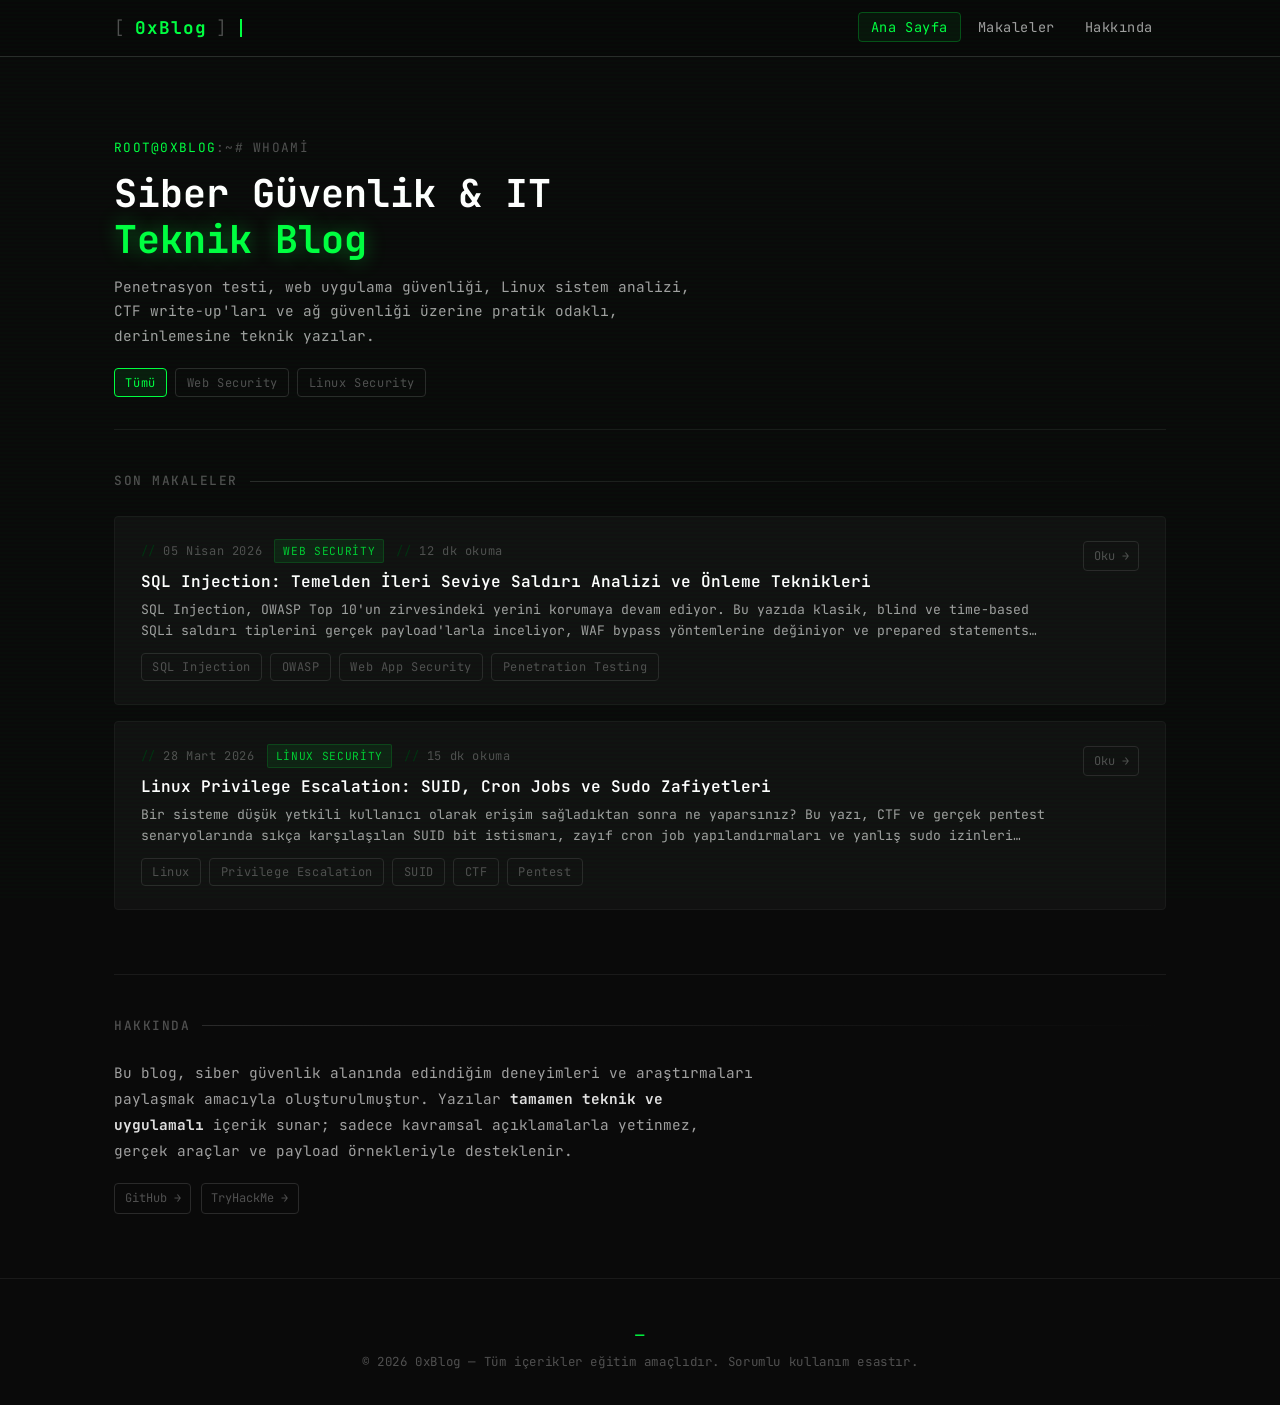
==== index.html @ 991c0779 "Add files via upload" ====
<!DOCTYPE html>
<html lang="tr">
<head>
  <meta charset="UTF-8">
  <meta name="viewport" content="width=device-width, initial-scale=1.0">
  <meta name="description" content="IT ve Siber Güvenlik üzerine teknik derinlikte yazılar; pentest, web güvenliği, Linux, CTF ve daha fazlası.">
  <meta property="og:title" content="0xBlog — Siber Güvenlik & IT">
  <meta property="og:description" content="Pentest, web güvenliği, Linux ve CTF üzerine teknik yazılar.">
  <meta property="og:type" content="website">
  <title>0xBlog — Siber Güvenlik & IT</title>
  <link rel="stylesheet" href="style.css">
  <link rel="icon" href="data:image/svg+xml,<svg xmlns='http://www.w3.org/2000/svg' viewBox='0 0 100 100'><text y='.9em' font-size='90'>🛡</text></svg>">
</head>
<body>

  <!-- ── HEADER ── -->
  <header class="site-header">
    <nav class="nav-inner">
      <a href="index.html" class="site-logo">
        <span class="logo-bracket">[</span>
        0xBlog
        <span class="logo-bracket">]</span>
        <span class="logo-cursor"></span>
      </a>
      <button class="nav-toggle" id="navToggle" aria-label="Menüyü aç/kapat">&#9776;</button>
      <ul class="nav-links" id="navLinks">
        <li><a href="index.html" class="active">Ana Sayfa</a></li>
        <li><a href="#posts">Makaleler</a></li>
        <li><a href="#about">Hakkında</a></li>
      </ul>
    </nav>
  </header>

  <!-- ── MAIN ── -->
  <main class="page-wrapper">

    <!-- Hero -->
    <section class="hero">
      <p class="hero-prompt"><span>root@0xblog</span>:~# whoami</p>
      <h1>Siber Güvenlik &amp; IT<br><em>Teknik Blog</em></h1>
      <p class="hero-desc">
        Penetrasyon testi, web uygulama güvenliği, Linux sistem analizi, CTF write-up'ları
        ve ağ güvenliği üzerine pratik odaklı, derinlemesine teknik yazılar.
      </p>
      <div class="hero-tags" id="categoryFilters">
        <span class="tag active" data-cat="all">Tümü</span>
        <!-- Kategoriler JS tarafından doldurulur -->
      </div>
    </section>

    <!-- Posts -->
    <section id="posts">
      <div class="section-header">
        <h2>Son Makaleler</h2>
      </div>

      <!-- İçerik JS tarafından render edilir -->
      <div class="posts-grid" id="postsContainer">
        <!-- Skeleton loaders -->
        <div class="skeleton-card">
          <div class="skeleton s-meta"></div>
          <div class="skeleton s-title"></div>
          <div class="skeleton s-desc"></div>
          <div class="skeleton s-desc2"></div>
        </div>
        <div class="skeleton-card">
          <div class="skeleton s-meta"></div>
          <div class="skeleton s-title"></div>
          <div class="skeleton s-desc"></div>
          <div class="skeleton s-desc2"></div>
        </div>
      </div>
    </section>

    <!-- About -->
    <section id="about" style="margin-top:4rem; padding-top:2.5rem; border-top:1px solid var(--border);">
      <div class="section-header">
        <h2>Hakkında</h2>
      </div>
      <p style="color:var(--text-secondary);font-size:.9rem;max-width:640px;line-height:1.8;">
        Bu blog, siber güvenlik alanında edindiğim deneyimleri ve araştırmaları paylaşmak amacıyla oluşturulmuştur.
        Yazılar <strong style="color:var(--text-primary)">tamamen teknik ve uygulamalı</strong> içerik sunar;
        sadece kavramsal açıklamalarla yetinmez, gerçek araçlar ve payload örnekleriyle desteklenir.
      </p>
      <div style="margin-top:1.2rem;display:flex;gap:.6rem;flex-wrap:wrap;">
        <a href="https://github.com" target="_blank" rel="noopener" class="read-more">GitHub &rarr;</a>
        <a href="https://tryhackme.com" target="_blank" rel="noopener" class="read-more">TryHackMe &rarr;</a>
      </div>
    </section>

  </main>

  <!-- ── FOOTER ── -->
  <footer class="site-footer">
    <span class="footer-symbol">_</span>
    &copy; <span id="year"></span> 0xBlog &mdash; Tüm içerikler eğitim amaçlıdır.
    Sorumlu kullanım esastır.
  </footer>

  <!-- ── VANILLA JS ── -->
  <script>
    /* ── Yıl ── */
    document.getElementById('year').textContent = new Date().getFullYear();

    /* ── Nav toggle (mobil) ── */
    const navToggle = document.getElementById('navToggle');
    const navLinks  = document.getElementById('navLinks');
    navToggle.addEventListener('click', () => {
      navLinks.classList.toggle('open');
    });

    /* ── Tarih formatlama ── */
    function formatDate(iso) {
      const d = new Date(iso + 'T00:00:00');
      return d.toLocaleDateString('tr-TR', { day: '2-digit', month: 'long', year: 'numeric' });
    }

    /* ── Kart HTML'i ── */
    function renderCard(post) {
      const tagsHtml = (post.tags || [])
        .map(t => `<span class="tag">${escHtml(t)}</span>`)
        .join('');

      return `
        <article class="post-card" data-category="${escHtml(post.category || '')}">
          <div class="post-card-main">
            <div class="post-meta">
              <span class="post-date">${formatDate(post.date)}</span>
              ${post.category ? `<span class="post-category">${escHtml(post.category)}</span>` : ''}
              ${post.readingTime ? `<span class="post-date">${escHtml(post.readingTime)} okuma</span>` : ''}
            </div>
            <h2 class="post-title">
              <a href="${escHtml(post.url)}">${escHtml(post.title)}</a>
            </h2>
            <p class="post-excerpt">${escHtml(post.excerpt)}</p>
            <div class="hero-tags" style="margin-top:.7rem">${tagsHtml}</div>
          </div>
          <div class="post-card-aside">
            <a href="${escHtml(post.url)}" class="read-more">Oku &rarr;</a>
          </div>
        </article>`;
    }

    /* ── XSS önleme ── */
    function escHtml(str) {
      return String(str)
        .replace(/&/g, '&amp;')
        .replace(/</g, '&lt;')
        .replace(/>/g, '&gt;')
        .replace(/"/g, '&quot;')
        .replace(/'/g, '&#39;');
    }

    /* ── Kategori filtre butonları ── */
    let allPosts = [];

    function buildCategoryFilters(posts) {
      const cats = [...new Set(posts.map(p => p.category).filter(Boolean))];
      const container = document.getElementById('categoryFilters');
      cats.forEach(cat => {
        const btn = document.createElement('span');
        btn.className = 'tag';
        btn.dataset.cat = cat;
        btn.textContent = cat;
        container.appendChild(btn);
      });

      container.addEventListener('click', e => {
        const btn = e.target.closest('[data-cat]');
        if (!btn) return;
        container.querySelectorAll('[data-cat]').forEach(b => b.classList.remove('active'));
        btn.classList.add('active');
        filterPosts(btn.dataset.cat);
      });
    }

    function filterPosts(cat) {
      const container = document.getElementById('postsContainer');
      const filtered = cat === 'all'
        ? allPosts
        : allPosts.filter(p => p.category === cat);

      if (filtered.length === 0) {
        container.innerHTML = `<div class="state-message">Bu kategoride henüz makale yok.</div>`;
        return;
      }
      container.innerHTML = filtered.map(renderCard).join('');
    }

    /* ── Ana fetch ── */
    async function loadPosts() {
      const container = document.getElementById('postsContainer');

      try {
        const res = await fetch('posts.json');
        if (!res.ok) throw new Error(`HTTP ${res.status}`);
        const posts = await res.json();

        if (!Array.isArray(posts) || posts.length === 0) {
          container.innerHTML = `<div class="state-message">Henüz makale yayınlanmamış. <span>Yakında...</span></div>`;
          return;
        }

        /* Tarihe göre azalan sırala (en yeni üstte) */
        allPosts = posts.sort((a, b) => new Date(b.date) - new Date(a.date));

        buildCategoryFilters(allPosts);
        container.innerHTML = allPosts.map(renderCard).join('');

      } catch (err) {
        console.error('posts.json yüklenemedi:', err);
        container.innerHTML = `
          <div class="state-message error">
            Makaleler yüklenirken hata oluştu.<br>
            <small style="opacity:.6">${escHtml(err.message)}</small>
          </div>`;
      }
    }

    loadPosts();
  </script>
</body>
</html>
---- style.css ----
/* ============================================================
   CYBER BLOG — Terminal / Dark Mode / Matrix Style
   ============================================================ */

@import url('https://fonts.googleapis.com/css2?family=JetBrains+Mono:wght@300;400;500;600;700&family=Share+Tech+Mono&display=swap');

/* ── Reset & Base ── */
*, *::before, *::after {
  box-sizing: border-box;
  margin: 0;
  padding: 0;
}

:root {
  --bg-primary:    #0a0a0a;
  --bg-secondary:  #0f0f0f;
  --bg-card:       #111111;
  --bg-code:       #0d1117;
  --bg-header:     #080808;

  --neon-green:    #00ff41;
  --neon-dim:      #00cc33;
  --neon-faint:    #003311;
  --accent-cyan:   #00d4ff;
  --accent-red:    #ff3333;
  --accent-yellow: #ffcc00;

  --text-primary:  #e0e0e0;
  --text-secondary:#a0a0a0;
  --text-muted:    #505050;
  --text-code:     #00ff41;

  --border:        #1a1a1a;
  --border-bright: #2a2a2a;
  --border-neon:   #00ff4140;

  --font-mono: 'JetBrains Mono', 'Share Tech Mono', 'Courier New', monospace;

  --radius: 4px;
  --transition: 150ms ease;
}

html {
  scroll-behavior: smooth;
}

body {
  background-color: var(--bg-primary);
  color: var(--text-primary);
  font-family: var(--font-mono);
  font-size: 15px;
  line-height: 1.7;
  min-height: 100vh;
  -webkit-font-smoothing: antialiased;
}

/* ── Scrollbar ── */
::-webkit-scrollbar { width: 6px; height: 6px; }
::-webkit-scrollbar-track { background: var(--bg-primary); }
::-webkit-scrollbar-thumb { background: var(--neon-faint); border-radius: 3px; }
::-webkit-scrollbar-thumb:hover { background: var(--neon-dim); }

/* ── Scanline overlay (subtle) ── */
body::before {
  content: '';
  position: fixed;
  inset: 0;
  background: repeating-linear-gradient(
    0deg,
    transparent,
    transparent 2px,
    rgba(0,255,65,0.015) 2px,
    rgba(0,255,65,0.015) 4px
  );
  pointer-events: none;
  z-index: 9999;
}

/* ── Links ── */
a {
  color: var(--neon-green);
  text-decoration: none;
  transition: color var(--transition), text-shadow var(--transition);
}
a:hover {
  color: #fff;
  text-shadow: 0 0 8px var(--neon-green);
}

/* ── Selection ── */
::selection {
  background: var(--neon-green);
  color: #000;
}

/* ============================================================
   HEADER / NAV
   ============================================================ */
.site-header {
  background: var(--bg-header);
  border-bottom: 1px solid var(--border-bright);
  position: sticky;
  top: 0;
  z-index: 100;
  backdrop-filter: blur(4px);
}

.nav-inner {
  max-width: 1100px;
  margin: 0 auto;
  padding: 0 1.5rem;
  height: 56px;
  display: flex;
  align-items: center;
  justify-content: space-between;
  gap: 1rem;
}

.site-logo {
  display: flex;
  align-items: center;
  gap: 0.6rem;
  color: var(--neon-green);
  font-size: 1.1rem;
  font-weight: 700;
  letter-spacing: 0.05em;
  text-decoration: none;
}
.site-logo:hover { color: #fff; text-shadow: 0 0 12px var(--neon-green); }

.logo-bracket { color: var(--text-muted); font-weight: 300; }
.logo-cursor {
  display: inline-block;
  width: 2px;
  height: 1em;
  background: var(--neon-green);
  margin-left: 2px;
  animation: blink 1s step-end infinite;
  vertical-align: middle;
}

@keyframes blink {
  0%, 100% { opacity: 1; }
  50%       { opacity: 0; }
}

.nav-links {
  display: flex;
  align-items: center;
  gap: 0.25rem;
  list-style: none;
}
.nav-links a {
  color: var(--text-secondary);
  padding: 0.3rem 0.75rem;
  border-radius: var(--radius);
  font-size: 0.85rem;
  letter-spacing: 0.04em;
  transition: all var(--transition);
  border: 1px solid transparent;
}
.nav-links a:hover,
.nav-links a.active {
  color: var(--neon-green);
  border-color: var(--border-neon);
  background: rgba(0,255,65,0.05);
  text-shadow: none;
}

/* Hamburger */
.nav-toggle {
  display: none;
  background: none;
  border: 1px solid var(--border-bright);
  color: var(--text-secondary);
  cursor: pointer;
  padding: 0.4rem 0.6rem;
  border-radius: var(--radius);
  font-size: 1.1rem;
  line-height: 1;
}
.nav-toggle:hover { color: var(--neon-green); border-color: var(--neon-green); }

/* ============================================================
   LAYOUT
   ============================================================ */
.page-wrapper {
  max-width: 1100px;
  margin: 0 auto;
  padding: 2rem 1.5rem 4rem;
}

/* ============================================================
   HERO (index.html)
   ============================================================ */
.hero {
  padding: 3rem 0 2rem;
  border-bottom: 1px solid var(--border);
  margin-bottom: 2.5rem;
}

.hero-prompt {
  color: var(--text-muted);
  font-size: 0.8rem;
  letter-spacing: 0.1em;
  text-transform: uppercase;
  margin-bottom: 0.75rem;
}
.hero-prompt span { color: var(--neon-green); }

.hero h1 {
  font-size: clamp(1.6rem, 4vw, 2.4rem);
  font-weight: 700;
  color: #fff;
  line-height: 1.2;
  margin-bottom: 0.75rem;
}
.hero h1 em {
  font-style: normal;
  color: var(--neon-green);
  text-shadow: 0 0 20px rgba(0,255,65,0.4);
}

.hero-desc {
  color: var(--text-secondary);
  max-width: 580px;
  font-size: 0.9rem;
}

.hero-tags {
  display: flex;
  flex-wrap: wrap;
  gap: 0.5rem;
  margin-top: 1.25rem;
}

.tag {
  display: inline-block;
  padding: 0.2rem 0.65rem;
  border: 1px solid var(--border-bright);
  border-radius: var(--radius);
  font-size: 0.75rem;
  color: var(--text-muted);
  letter-spacing: 0.05em;
  transition: all var(--transition);
}
.tag:hover {
  border-color: var(--neon-green);
  color: var(--neon-green);
  background: rgba(0,255,65,0.04);
  cursor: default;
}
.tag.active {
  border-color: var(--neon-green);
  color: var(--neon-green);
  background: rgba(0,255,65,0.08);
}

/* ============================================================
   SECTION HEADER
   ============================================================ */
.section-header {
  display: flex;
  align-items: center;
  gap: 0.75rem;
  margin-bottom: 1.5rem;
}
.section-header h2 {
  font-size: 0.8rem;
  letter-spacing: 0.12em;
  text-transform: uppercase;
  color: var(--text-muted);
  font-weight: 500;
}
.section-header::after {
  content: '';
  flex: 1;
  height: 1px;
  background: linear-gradient(to right, var(--border-bright), transparent);
}

/* ============================================================
   POST CARDS
   ============================================================ */
.posts-grid {
  display: grid;
  gap: 1rem;
}

.post-card {
  background: var(--bg-card);
  border: 1px solid var(--border);
  border-radius: var(--radius);
  padding: 1.4rem 1.6rem;
  display: grid;
  grid-template-columns: 1fr auto;
  gap: 0.5rem 1.5rem;
  align-items: start;
  transition: border-color var(--transition), box-shadow var(--transition), background var(--transition);
  position: relative;
  overflow: hidden;
}

.post-card::before {
  content: '';
  position: absolute;
  left: 0;
  top: 0;
  bottom: 0;
  width: 2px;
  background: transparent;
  transition: background var(--transition);
}

.post-card:hover {
  border-color: var(--border-neon);
  background: #121212;
  box-shadow: 0 0 20px rgba(0,255,65,0.06);
}
.post-card:hover::before {
  background: var(--neon-green);
}

.post-card-main {
  min-width: 0;
}

.post-meta {
  display: flex;
  align-items: center;
  gap: 0.75rem;
  margin-bottom: 0.45rem;
  flex-wrap: wrap;
}

.post-date {
  font-size: 0.75rem;
  color: var(--text-muted);
  letter-spacing: 0.05em;
}
.post-date::before { content: '// '; color: var(--neon-faint); }

.post-category {
  font-size: 0.7rem;
  padding: 0.1rem 0.5rem;
  border-radius: 2px;
  background: rgba(0,255,65,0.08);
  color: var(--neon-dim);
  border: 1px solid rgba(0,255,65,0.15);
  letter-spacing: 0.06em;
  text-transform: uppercase;
}

.post-title {
  font-size: 1rem;
  font-weight: 600;
  color: #fff;
  margin-bottom: 0.4rem;
  line-height: 1.4;
}
.post-title a { color: inherit; }
.post-title a:hover {
  color: var(--neon-green);
  text-shadow: 0 0 8px rgba(0,255,65,0.3);
}

.post-excerpt {
  font-size: 0.82rem;
  color: var(--text-secondary);
  line-height: 1.6;
  display: -webkit-box;
  -webkit-line-clamp: 2;
  -webkit-box-orient: vertical;
  overflow: hidden;
}

.post-card-aside {
  text-align: right;
  white-space: nowrap;
  padding-top: 0.1rem;
}

.read-more {
  font-size: 0.75rem;
  color: var(--text-muted);
  border: 1px solid var(--border-bright);
  padding: 0.25rem 0.6rem;
  border-radius: var(--radius);
  transition: all var(--transition);
  display: inline-block;
}
.read-more:hover {
  color: var(--neon-green);
  border-color: var(--neon-green);
  background: rgba(0,255,65,0.06);
  text-shadow: none;
}

/* Loading / Error states */
.state-message {
  padding: 2.5rem 1rem;
  text-align: center;
  color: var(--text-muted);
  font-size: 0.85rem;
  border: 1px dashed var(--border-bright);
  border-radius: var(--radius);
}
.state-message.error { color: var(--accent-red); border-color: rgba(255,51,51,0.3); }
.state-message span { color: var(--neon-green); }

/* Skeleton loader */
.skeleton {
  background: linear-gradient(90deg, var(--bg-card) 25%, #181818 50%, var(--bg-card) 75%);
  background-size: 200% 100%;
  animation: shimmer 1.4s infinite;
  border-radius: var(--radius);
  height: 1em;
}
@keyframes shimmer {
  0%   { background-position: 200% 0; }
  100% { background-position: -200% 0; }
}
.skeleton-card {
  background: var(--bg-card);
  border: 1px solid var(--border);
  border-radius: var(--radius);
  padding: 1.4rem 1.6rem;
}
.skeleton-card .skeleton { margin-bottom: 0.6rem; }
.skeleton-card .s-meta  { width: 30%; height: 0.75em; }
.skeleton-card .s-title { width: 70%; height: 1em; margin-top: 0.8rem; }
.skeleton-card .s-desc  { width: 90%; height: 0.8em; margin-top: 0.5rem; }
.skeleton-card .s-desc2 { width: 60%; height: 0.8em; }

/* ============================================================
   ARTICLE PAGE
   ============================================================ */
.article-hero {
  padding: 2.5rem 0 2rem;
  border-bottom: 1px solid var(--border);
  margin-bottom: 2.5rem;
}

.article-breadcrumb {
  font-size: 0.78rem;
  color: var(--text-muted);
  margin-bottom: 1.2rem;
}
.article-breadcrumb a { color: var(--text-muted); }
.article-breadcrumb a:hover { color: var(--neon-green); text-shadow: none; }
.article-breadcrumb .sep { margin: 0 0.4rem; color: var(--border-bright); }

.article-hero h1 {
  font-size: clamp(1.4rem, 3.5vw, 2rem);
  font-weight: 700;
  color: #fff;
  line-height: 1.3;
  margin-bottom: 1rem;
}

.article-meta-bar {
  display: flex;
  flex-wrap: wrap;
  align-items: center;
  gap: 1rem;
  font-size: 0.8rem;
  color: var(--text-muted);
}
.article-meta-bar .sep { color: var(--border-bright); }

.article-tags {
  display: flex;
  flex-wrap: wrap;
  gap: 0.4rem;
  margin-top: 1rem;
}
.article-tags .tag { cursor: default; }

/* Article body */
.article-body {
  max-width: 780px;
}

.article-body h2 {
  font-size: 1.15rem;
  font-weight: 600;
  color: #fff;
  margin: 2.5rem 0 0.9rem;
  padding-bottom: 0.5rem;
  border-bottom: 1px solid var(--border);
  display: flex;
  align-items: center;
  gap: 0.5rem;
}
.article-body h2::before {
  content: '##';
  color: var(--neon-green);
  font-size: 0.85rem;
  font-weight: 400;
}

.article-body h3 {
  font-size: 1rem;
  font-weight: 600;
  color: #ddd;
  margin: 1.8rem 0 0.6rem;
}
.article-body h3::before {
  content: '### ';
  color: var(--text-muted);
  font-weight: 300;
}

.article-body p {
  margin-bottom: 1.1rem;
  color: var(--text-secondary);
  font-size: 0.92rem;
  line-height: 1.8;
}

.article-body strong { color: var(--text-primary); font-weight: 600; }
.article-body em     { color: var(--accent-yellow); font-style: normal; }

.article-body ul,
.article-body ol {
  margin: 0.75rem 0 1.1rem 0;
  padding-left: 1.5rem;
}
.article-body li {
  color: var(--text-secondary);
  font-size: 0.92rem;
  margin-bottom: 0.35rem;
  line-height: 1.7;
}
.article-body li::marker { color: var(--neon-green); }

.article-body a {
  border-bottom: 1px dotted var(--neon-faint);
  transition: border-color var(--transition);
}
.article-body a:hover { border-color: var(--neon-green); }

/* Blockquote */
.article-body blockquote {
  border-left: 3px solid var(--neon-green);
  background: rgba(0,255,65,0.03);
  padding: 0.8rem 1.2rem;
  margin: 1.5rem 0;
  border-radius: 0 var(--radius) var(--radius) 0;
}
.article-body blockquote p {
  margin: 0;
  color: var(--text-muted);
  font-style: italic;
}

/* ============================================================
   CODE BLOCKS
   ============================================================ */

/* Inline code */
.article-body code {
  background: var(--bg-code);
  color: var(--neon-green);
  padding: 0.15em 0.45em;
  border-radius: 3px;
  font-size: 0.88em;
  border: 1px solid #1a2a1a;
  font-family: var(--font-mono);
}

/* Block code wrapper */
.code-block {
  margin: 1.5rem 0;
  border-radius: var(--radius);
  overflow: hidden;
  border: 1px solid #1a2a1a;
  box-shadow: 0 4px 24px rgba(0,0,0,0.5), 0 0 0 1px rgba(0,255,65,0.04);
}

.code-block-header {
  background: #0b1a0b;
  padding: 0.5rem 1rem;
  display: flex;
  align-items: center;
  justify-content: space-between;
  border-bottom: 1px solid #1a2a1a;
}

.code-block-dots {
  display: flex;
  gap: 6px;
}
.code-block-dots span {
  width: 11px;
  height: 11px;
  border-radius: 50%;
  display: block;
}
.dot-red    { background: #ff5f57; }
.dot-yellow { background: #febc2e; }
.dot-green  { background: #28c840; }

.code-block-lang {
  font-size: 0.72rem;
  color: var(--text-muted);
  letter-spacing: 0.08em;
  text-transform: uppercase;
}

.code-block-copy {
  background: none;
  border: 1px solid var(--border-bright);
  color: var(--text-muted);
  font-family: var(--font-mono);
  font-size: 0.72rem;
  padding: 0.2rem 0.55rem;
  border-radius: 3px;
  cursor: pointer;
  transition: all var(--transition);
  letter-spacing: 0.04em;
}
.code-block-copy:hover {
  color: var(--neon-green);
  border-color: var(--neon-green);
  background: rgba(0,255,65,0.06);
}
.code-block-copy.copied {
  color: var(--neon-green);
  border-color: var(--neon-green);
}

.code-block pre {
  background: var(--bg-code);
  padding: 1.2rem 1.4rem;
  overflow-x: auto;
  margin: 0;
}

.code-block pre code {
  background: none;
  color: var(--text-code);
  border: none;
  padding: 0;
  font-size: 0.84rem;
  line-height: 1.7;
  white-space: pre;
}

/* Syntax-like coloring (manual spans) */
.code-block .kw  { color: #ff79c6; }   /* keywords */
.code-block .fn  { color: #50fa7b; }   /* functions */
.code-block .st  { color: #f1fa8c; }   /* strings */
.code-block .cm  { color: #6272a4; font-style: italic; } /* comments */
.code-block .nu  { color: #bd93f9; }   /* numbers */
.code-block .op  { color: #ff79c6; }   /* operators */
.code-block .va  { color: #8be9fd; }   /* variables */
.code-block .at  { color: #ffb86c; }   /* attributes/flags */

/* ============================================================
   SCREENSHOT / IMAGE
   ============================================================ */
.screenshot-wrapper {
  margin: 2rem 0;
  border: 1px solid var(--border-bright);
  border-radius: var(--radius);
  overflow: hidden;
  background: var(--bg-code);
}
.screenshot-bar {
  background: #111;
  padding: 0.45rem 1rem;
  display: flex;
  align-items: center;
  gap: 0.6rem;
  border-bottom: 1px solid var(--border);
}
.screenshot-bar .code-block-dots { flex-shrink: 0; }
.screenshot-url {
  flex: 1;
  font-size: 0.72rem;
  color: var(--text-muted);
  background: var(--bg-primary);
  border: 1px solid var(--border);
  padding: 0.15rem 0.6rem;
  border-radius: 3px;
  overflow: hidden;
  text-overflow: ellipsis;
  white-space: nowrap;
}
.screenshot-wrapper img {
  display: block;
  width: 100%;
  height: auto;
}
.screenshot-caption {
  padding: 0.5rem 1rem;
  font-size: 0.75rem;
  color: var(--text-muted);
  text-align: center;
  border-top: 1px solid var(--border);
  font-style: italic;
}

/* Image placeholder (when no real image) */
.img-placeholder {
  display: flex;
  align-items: center;
  justify-content: center;
  min-height: 200px;
  background: repeating-linear-gradient(
    45deg,
    var(--bg-code),
    var(--bg-code) 10px,
    #0f150f 10px,
    #0f150f 20px
  );
  color: var(--text-muted);
  font-size: 0.8rem;
  letter-spacing: 0.08em;
  flex-direction: column;
  gap: 0.5rem;
}
.img-placeholder .icon { font-size: 2rem; opacity: 0.4; }

/* ============================================================
   INFO / WARNING BOXES
   ============================================================ */
.info-box {
  border-left: 3px solid var(--accent-cyan);
  background: rgba(0,212,255,0.04);
  padding: 0.8rem 1.1rem;
  margin: 1.5rem 0;
  border-radius: 0 var(--radius) var(--radius) 0;
  font-size: 0.88rem;
  color: var(--text-secondary);
}
.info-box strong { color: var(--accent-cyan); }

.warn-box {
  border-left: 3px solid var(--accent-yellow);
  background: rgba(255,204,0,0.04);
  padding: 0.8rem 1.1rem;
  margin: 1.5rem 0;
  border-radius: 0 var(--radius) var(--radius) 0;
  font-size: 0.88rem;
  color: var(--text-secondary);
}
.warn-box strong { color: var(--accent-yellow); }

.danger-box {
  border-left: 3px solid var(--accent-red);
  background: rgba(255,51,51,0.04);
  padding: 0.8rem 1.1rem;
  margin: 1.5rem 0;
  border-radius: 0 var(--radius) var(--radius) 0;
  font-size: 0.88rem;
  color: var(--text-secondary);
}
.danger-box strong { color: var(--accent-red); }

/* ============================================================
   TABLE
   ============================================================ */
.article-body table {
  width: 100%;
  border-collapse: collapse;
  margin: 1.5rem 0;
  font-size: 0.85rem;
}
.article-body th {
  background: var(--bg-code);
  color: var(--neon-green);
  padding: 0.6rem 0.9rem;
  text-align: left;
  border: 1px solid var(--border-bright);
  font-weight: 500;
  letter-spacing: 0.05em;
  text-transform: uppercase;
  font-size: 0.76rem;
}
.article-body td {
  padding: 0.55rem 0.9rem;
  border: 1px solid var(--border);
  color: var(--text-secondary);
  vertical-align: top;
}
.article-body tr:hover td { background: rgba(0,255,65,0.02); }

/* ============================================================
   FOOTER
   ============================================================ */
.site-footer {
  border-top: 1px solid var(--border);
  padding: 2rem 1.5rem;
  text-align: center;
  color: var(--text-muted);
  font-size: 0.78rem;
  letter-spacing: 0.05em;
}
.site-footer a { color: var(--text-muted); }
.site-footer a:hover { color: var(--neon-green); text-shadow: none; }
.site-footer .footer-symbol {
  color: var(--neon-green);
  display: block;
  font-size: 1.2rem;
  margin-bottom: 0.5rem;
  animation: blink 2s step-end infinite;
}

/* ============================================================
   RESPONSIVE
   ============================================================ */
@media (max-width: 768px) {
  .nav-links {
    display: none;
    position: absolute;
    top: 56px;
    left: 0;
    right: 0;
    background: var(--bg-header);
    border-bottom: 1px solid var(--border-bright);
    flex-direction: column;
    align-items: stretch;
    padding: 0.5rem 1rem;
    gap: 0.2rem;
  }
  .nav-links.open { display: flex; }
  .nav-links a { padding: 0.55rem 0.75rem; }
  .nav-toggle { display: block; }
  .site-header { position: relative; }

  .post-card {
    grid-template-columns: 1fr;
  }
  .post-card-aside {
    text-align: left;
  }

  .article-meta-bar { gap: 0.5rem; }
  .article-meta-bar .sep { display: none; }

  .code-block pre { padding: 0.9rem 1rem; }

  .page-wrapper { padding: 1.5rem 1rem 3rem; }
}

@media (max-width: 480px) {
  .hero h1 { font-size: 1.4rem; }
  .article-hero h1 { font-size: 1.3rem; }
  .screenshot-bar .screenshot-url { display: none; }
}
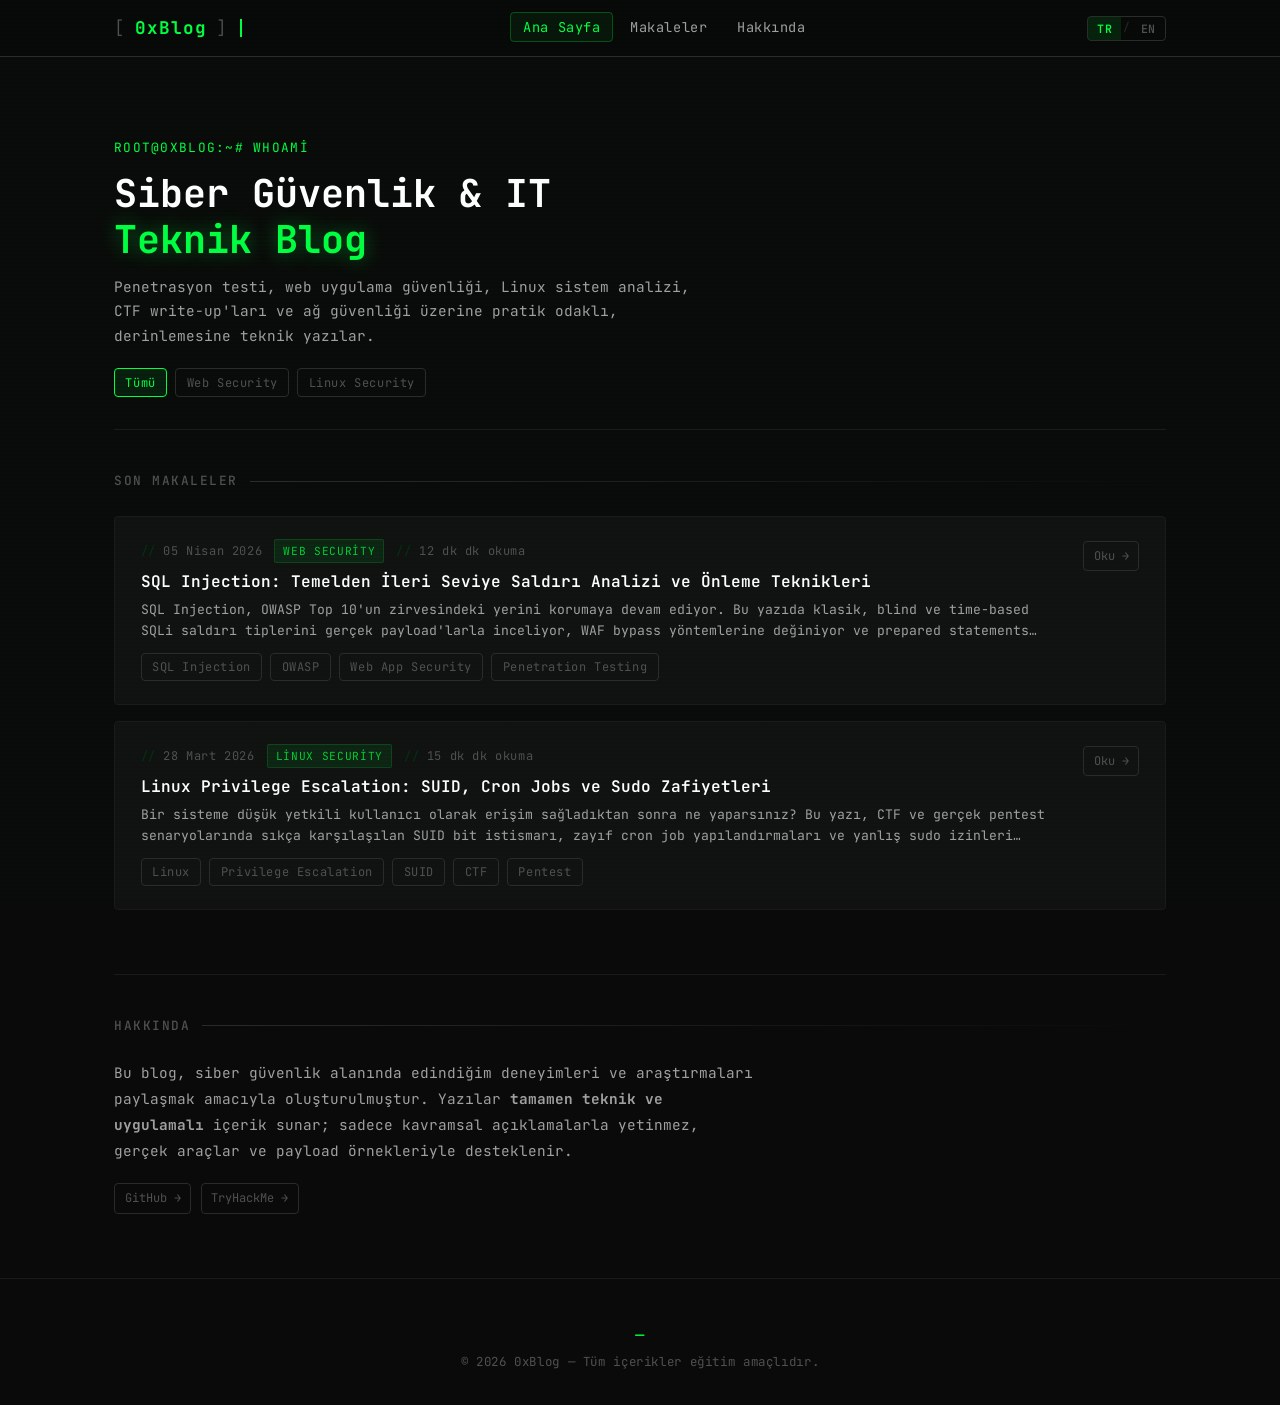
==== commit c4225e40: "Add files via upload" ====
--- a/index.html
+++ b/index.html
@@ -5,9 +5,8 @@
   <meta name="viewport" content="width=device-width, initial-scale=1.0">
   <meta name="description" content="IT ve Siber Güvenlik üzerine teknik derinlikte yazılar; pentest, web güvenliği, Linux, CTF ve daha fazlası.">
   <meta property="og:title" content="0xBlog — Siber Güvenlik & IT">
-  <meta property="og:description" content="Pentest, web güvenliği, Linux ve CTF üzerine teknik yazılar.">
   <meta property="og:type" content="website">
-  <title>0xBlog — Siber Güvenlik & IT</title>
+  <title>0xBlog</title>
   <link rel="stylesheet" href="style.css">
   <link rel="icon" href="data:image/svg+xml,<svg xmlns='http://www.w3.org/2000/svg' viewBox='0 0 100 100'><text y='.9em' font-size='90'>🛡</text></svg>">
 </head>
@@ -17,17 +16,17 @@
   <header class="site-header">
     <nav class="nav-inner">
       <a href="index.html" class="site-logo">
-        <span class="logo-bracket">[</span>
-        0xBlog
-        <span class="logo-bracket">]</span>
+        <span class="logo-bracket">[</span>0xBlog<span class="logo-bracket">]</span>
         <span class="logo-cursor"></span>
       </a>
-      <button class="nav-toggle" id="navToggle" aria-label="Menüyü aç/kapat">&#9776;</button>
+      <button class="nav-toggle" id="navToggle" aria-label="Toggle menu">&#9776;</button>
       <ul class="nav-links" id="navLinks">
-        <li><a href="index.html" class="active">Ana Sayfa</a></li>
-        <li><a href="#posts">Makaleler</a></li>
-        <li><a href="#about">Hakkında</a></li>
+        <li><a href="index.html" class="active" data-i18n="nav_home">Ana Sayfa</a></li>
+        <li><a href="#posts" data-i18n="nav_articles">Makaleler</a></li>
+        <li><a href="#about" data-i18n="nav_about">Hakkında</a></li>
       </ul>
+      <!-- Dil Toggle -->
+      <div class="lang-toggle" id="langToggleContainer"></div>
     </nav>
   </header>
 
@@ -36,27 +35,26 @@
 
     <!-- Hero -->
     <section class="hero">
-      <p class="hero-prompt"><span>root@0xblog</span>:~# whoami</p>
-      <h1>Siber Güvenlik &amp; IT<br><em>Teknik Blog</em></h1>
-      <p class="hero-desc">
+      <p class="hero-prompt"><span data-i18n="hero_prompt">root@0xblog:~# whoami</span></p>
+      <h1>
+        <span data-i18n="hero_title_line1">Siber Güvenlik &amp; IT</span><br>
+        <em data-i18n="hero_title_em">Teknik Blog</em>
+      </h1>
+      <p class="hero-desc" data-i18n="hero_desc">
         Penetrasyon testi, web uygulama güvenliği, Linux sistem analizi, CTF write-up'ları
         ve ağ güvenliği üzerine pratik odaklı, derinlemesine teknik yazılar.
       </p>
       <div class="hero-tags" id="categoryFilters">
-        <span class="tag active" data-cat="all">Tümü</span>
-        <!-- Kategoriler JS tarafından doldurulur -->
+        <span class="tag active" data-cat="all" data-i18n="filter_all">Tümü</span>
       </div>
     </section>
 
     <!-- Posts -->
     <section id="posts">
       <div class="section-header">
-        <h2>Son Makaleler</h2>
-      </div>
-
-      <!-- İçerik JS tarafından render edilir -->
+        <h2 data-i18n="section_latest">Son Makaleler</h2>
+      </div>
       <div class="posts-grid" id="postsContainer">
-        <!-- Skeleton loaders -->
         <div class="skeleton-card">
           <div class="skeleton s-meta"></div>
           <div class="skeleton s-title"></div>
@@ -73,15 +71,11 @@
     </section>
 
     <!-- About -->
-    <section id="about" style="margin-top:4rem; padding-top:2.5rem; border-top:1px solid var(--border);">
+    <section id="about" style="margin-top:4rem;padding-top:2.5rem;border-top:1px solid var(--border)">
       <div class="section-header">
-        <h2>Hakkında</h2>
-      </div>
-      <p style="color:var(--text-secondary);font-size:.9rem;max-width:640px;line-height:1.8;">
-        Bu blog, siber güvenlik alanında edindiğim deneyimleri ve araştırmaları paylaşmak amacıyla oluşturulmuştur.
-        Yazılar <strong style="color:var(--text-primary)">tamamen teknik ve uygulamalı</strong> içerik sunar;
-        sadece kavramsal açıklamalarla yetinmez, gerçek araçlar ve payload örnekleriyle desteklenir.
-      </p>
+        <h2 data-i18n="section_about">Hakkında</h2>
+      </div>
+      <p id="aboutText" style="color:var(--text-secondary);font-size:.9rem;max-width:640px;line-height:1.8"></p>
       <div style="margin-top:1.2rem;display:flex;gap:.6rem;flex-wrap:wrap;">
         <a href="https://github.com" target="_blank" rel="noopener" class="read-more">GitHub &rarr;</a>
         <a href="https://tryhackme.com" target="_blank" rel="noopener" class="read-more">TryHackMe &rarr;</a>
@@ -93,33 +87,60 @@
   <!-- ── FOOTER ── -->
   <footer class="site-footer">
     <span class="footer-symbol">_</span>
-    &copy; <span id="year"></span> 0xBlog &mdash; Tüm içerikler eğitim amaçlıdır.
-    Sorumlu kullanım esastır.
+    &copy; <span id="year"></span> 0xBlog &mdash;
+    <span data-i18n="footer_copy">Tüm içerikler eğitim amaçlıdır.</span>
   </footer>
 
-  <!-- ── VANILLA JS ── -->
+  <script src="lang.js"></script>
   <script>
-    /* ── Yıl ── */
     document.getElementById('year').textContent = new Date().getFullYear();
 
-    /* ── Nav toggle (mobil) ── */
-    const navToggle = document.getElementById('navToggle');
-    const navLinks  = document.getElementById('navLinks');
-    navToggle.addEventListener('click', () => {
-      navLinks.classList.toggle('open');
+    /* Nav toggle */
+    document.getElementById('navToggle').addEventListener('click', () => {
+      document.getElementById('navLinks').classList.toggle('open');
     });
 
-    /* ── Tarih formatlama ── */
+    /* About metni (innerHTML içerdiği için ayrı yönetilir) */
+    function updateAbout() {
+      document.getElementById('aboutText').innerHTML = t('about_text');
+    }
+
+    /* Dil değişince kartları ve about'u yeniden render et */
+    const _origSetLang = window.setLang;
+    window.setLang = function(lang) {
+      _origSetLang(lang);
+      updateAbout();
+      if (window.allPosts && window.allPosts.length) {
+        const activeCat = document.querySelector('[data-cat].active');
+        filterPosts(activeCat ? activeCat.dataset.cat : 'all');
+      }
+    };
+
+    /* Tarih */
     function formatDate(iso) {
-      const d = new Date(iso + 'T00:00:00');
-      return d.toLocaleDateString('tr-TR', { day: '2-digit', month: 'long', year: 'numeric' });
-    }
-
-    /* ── Kart HTML'i ── */
+      const lang = getLang();
+      const locale = lang === 'en' ? 'en-GB' : 'tr-TR';
+      return new Date(iso + 'T00:00:00').toLocaleDateString(locale,
+        { day:'2-digit', month:'long', year:'numeric' });
+    }
+
+    /* XSS */
+    function escHtml(str) {
+      return String(str)
+        .replace(/&/g,'&amp;').replace(/</g,'&lt;')
+        .replace(/>/g,'&gt;').replace(/"/g,'&quot;').replace(/'/g,'&#39;');
+    }
+
+    /* Kart render */
     function renderCard(post) {
+      const lang    = getLang();
+      const title   = (lang === 'en' && post.title_en)   ? post.title_en   : post.title;
+      const excerpt = (lang === 'en' && post.excerpt_en) ? post.excerpt_en : post.excerpt;
+      const readLabel = t('reading_min');
+      const readMore  = t('read_more');
+
       const tagsHtml = (post.tags || [])
-        .map(t => `<span class="tag">${escHtml(t)}</span>`)
-        .join('');
+        .map(tag => `<span class="tag">${escHtml(tag)}</span>`).join('');
 
       return `
         <article class="post-card" data-category="${escHtml(post.category || '')}">
@@ -127,36 +148,28 @@
             <div class="post-meta">
               <span class="post-date">${formatDate(post.date)}</span>
               ${post.category ? `<span class="post-category">${escHtml(post.category)}</span>` : ''}
-              ${post.readingTime ? `<span class="post-date">${escHtml(post.readingTime)} okuma</span>` : ''}
+              ${post.readingTime ? `<span class="post-date">${escHtml(post.readingTime)} ${readLabel}</span>` : ''}
             </div>
             <h2 class="post-title">
-              <a href="${escHtml(post.url)}">${escHtml(post.title)}</a>
+              <a href="${escHtml(post.url)}">${escHtml(title)}</a>
             </h2>
-            <p class="post-excerpt">${escHtml(post.excerpt)}</p>
+            <p class="post-excerpt">${escHtml(excerpt)}</p>
             <div class="hero-tags" style="margin-top:.7rem">${tagsHtml}</div>
           </div>
           <div class="post-card-aside">
-            <a href="${escHtml(post.url)}" class="read-more">Oku &rarr;</a>
+            <a href="${escHtml(post.url)}" class="read-more">${readMore}</a>
           </div>
         </article>`;
     }
 
-    /* ── XSS önleme ── */
-    function escHtml(str) {
-      return String(str)
-        .replace(/&/g, '&amp;')
-        .replace(/</g, '&lt;')
-        .replace(/>/g, '&gt;')
-        .replace(/"/g, '&quot;')
-        .replace(/'/g, '&#39;');
-    }
-
-    /* ── Kategori filtre butonları ── */
-    let allPosts = [];
+    /* Kategori filtreleri */
+    window.allPosts = [];
 
     function buildCategoryFilters(posts) {
       const cats = [...new Set(posts.map(p => p.category).filter(Boolean))];
       const container = document.getElementById('categoryFilters');
+      /* Mevcut "Tümü" dışındakileri temizle */
+      container.querySelectorAll('[data-cat]:not([data-cat="all"])').forEach(el => el.remove());
       cats.forEach(cat => {
         const btn = document.createElement('span');
         btn.className = 'tag';
@@ -164,7 +177,6 @@
         btn.textContent = cat;
         container.appendChild(btn);
       });
-
       container.addEventListener('click', e => {
         const btn = e.target.closest('[data-cat]');
         if (!btn) return;
@@ -176,48 +188,41 @@
 
     function filterPosts(cat) {
       const container = document.getElementById('postsContainer');
-      const filtered = cat === 'all'
-        ? allPosts
-        : allPosts.filter(p => p.category === cat);
-
+      const filtered  = cat === 'all'
+        ? window.allPosts
+        : window.allPosts.filter(p => p.category === cat);
       if (filtered.length === 0) {
-        container.innerHTML = `<div class="state-message">Bu kategoride henüz makale yok.</div>`;
+        container.innerHTML = `<div class="state-message">${t('state_no_cat')}</div>`;
         return;
       }
       container.innerHTML = filtered.map(renderCard).join('');
     }
 
-    /* ── Ana fetch ── */
+    /* Fetch */
     async function loadPosts() {
       const container = document.getElementById('postsContainer');
-
       try {
         const res = await fetch('posts.json');
         if (!res.ok) throw new Error(`HTTP ${res.status}`);
         const posts = await res.json();
-
         if (!Array.isArray(posts) || posts.length === 0) {
-          container.innerHTML = `<div class="state-message">Henüz makale yayınlanmamış. <span>Yakında...</span></div>`;
+          container.innerHTML = `<div class="state-message">${t('state_empty')} <span>...</span></div>`;
           return;
         }
-
-        /* Tarihe göre azalan sırala (en yeni üstte) */
-        allPosts = posts.sort((a, b) => new Date(b.date) - new Date(a.date));
-
-        buildCategoryFilters(allPosts);
-        container.innerHTML = allPosts.map(renderCard).join('');
-
-      } catch (err) {
-        console.error('posts.json yüklenemedi:', err);
-        container.innerHTML = `
-          <div class="state-message error">
-            Makaleler yüklenirken hata oluştu.<br>
-            <small style="opacity:.6">${escHtml(err.message)}</small>
-          </div>`;
+        window.allPosts = posts.sort((a,b) => new Date(b.date) - new Date(a.date));
+        buildCategoryFilters(window.allPosts);
+        container.innerHTML = window.allPosts.map(renderCard).join('');
+      } catch(err) {
+        container.innerHTML = `<div class="state-message error">${t('state_error')}<br>
+          <small style="opacity:.6">${escHtml(err.message)}</small></div>`;
       }
     }
 
-    loadPosts();
+    /* İlk yükleme — lang.js DOMContentLoaded'dan sonra çalışır */
+    document.addEventListener('DOMContentLoaded', () => {
+      updateAbout();
+      loadPosts();
+    });
   </script>
 </body>
 </html>
--- a/style.css
+++ b/style.css
@@ -166,6 +166,43 @@
   background: rgba(0,255,65,0.05);
   text-shadow: none;
 }
+
+/* ── Dil Toggle ── */
+.lang-toggle {
+  display: flex;
+  align-items: center;
+  gap: 2px;
+  border: 1px solid var(--border-bright);
+  border-radius: var(--radius);
+  overflow: hidden;
+  flex-shrink: 0;
+}
+.lang-toggle-btn {
+  background: none;
+  border: none;
+  color: var(--text-muted);
+  font-family: var(--font-mono, monospace);
+  font-size: 0.72rem;
+  font-weight: 600;
+  padding: 0.25rem 0.55rem;
+  cursor: pointer;
+  letter-spacing: 0.06em;
+  transition: all 150ms ease;
+}
+.lang-toggle-btn:hover { color: var(--neon-green); background: rgba(0,255,65,0.05); }
+.lang-toggle-btn.active {
+  color: var(--neon-green);
+  background: rgba(0,255,65,0.1);
+}
+.lang-toggle-sep {
+  color: var(--border-bright);
+  font-size: 0.7rem;
+  pointer-events: none;
+  user-select: none;
+}
+
+/* Makale dil blokları */
+.lang-block { transition: none; }
 
 /* Hamburger */
 .nav-toggle {
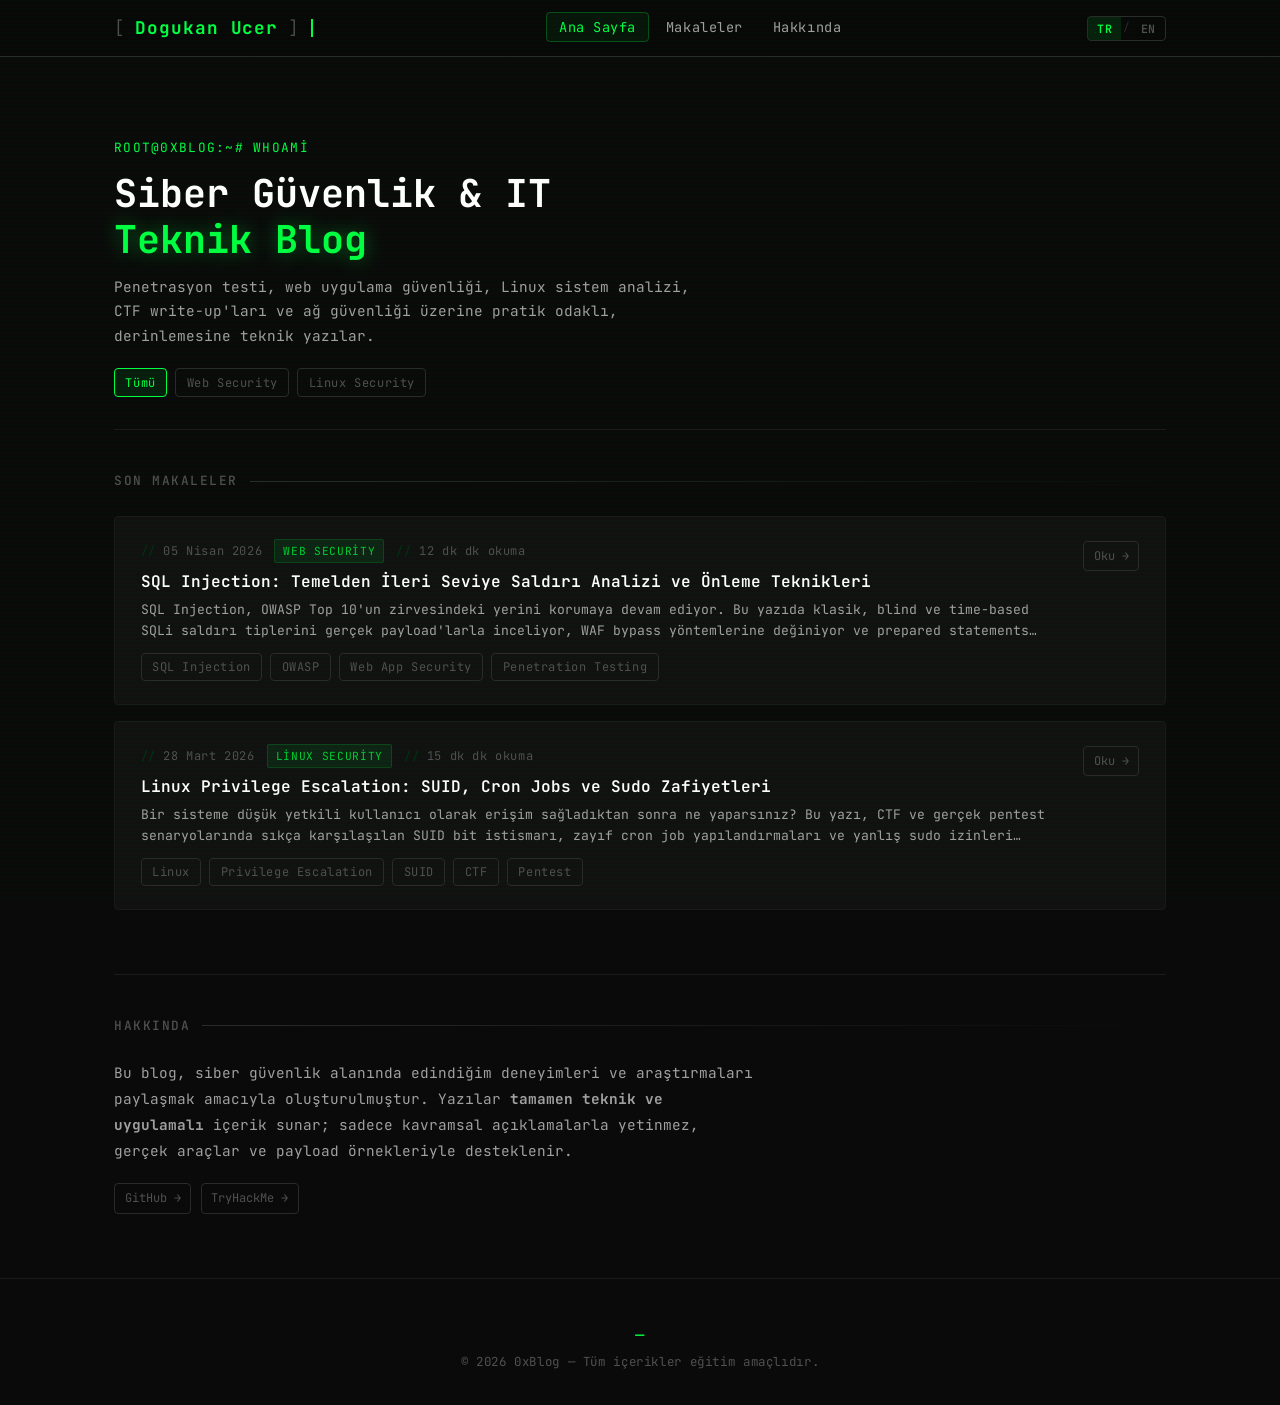
==== commit 60d65a6b: "Add files via upload" ====
--- a/index.html
+++ b/index.html
@@ -16,7 +16,7 @@
   <header class="site-header">
     <nav class="nav-inner">
       <a href="index.html" class="site-logo">
-        <span class="logo-bracket">[</span>0xBlog<span class="logo-bracket">]</span>
+        <span class="logo-bracket">[</span>Dogukan Ucer<span class="logo-bracket">]</span>
         <span class="logo-cursor"></span>
       </a>
       <button class="nav-toggle" id="navToggle" aria-label="Toggle menu">&#9776;</button>
@@ -35,14 +35,14 @@
 
     <!-- Hero -->
     <section class="hero">
-      <p class="hero-prompt"><span data-i18n="hero_prompt">root@0xblog:~# whoami</span></p>
+      <p class="hero-prompt"><span data-i18n="hero_prompt">PS C:\EnterpriseAdmin> Get-SecurityAlert</span></p>
       <h1>
         <span data-i18n="hero_title_line1">Siber Güvenlik &amp; IT</span><br>
-        <em data-i18n="hero_title_em">Teknik Blog</em>
+        <em data-i18n="hero_title_em">Teknik Makaleler</em>
       </h1>
       <p class="hero-desc" data-i18n="hero_desc">
-        Penetrasyon testi, web uygulama güvenliği, Linux sistem analizi, CTF write-up'ları
-        ve ağ güvenliği üzerine pratik odaklı, derinlemesine teknik yazılar.
+        Kurumsal güvenlik mimarileri, Microsoft ve Trend Micro ürün aileleri ile defansif stratejiler, 
+        uç nokta (endpoint) güvenliği ve sistem yönetimi üzerine derinlemesine teknik yazılar.
       </p>
       <div class="hero-tags" id="categoryFilters">
         <span class="tag active" data-cat="all" data-i18n="filter_all">Tümü</span>
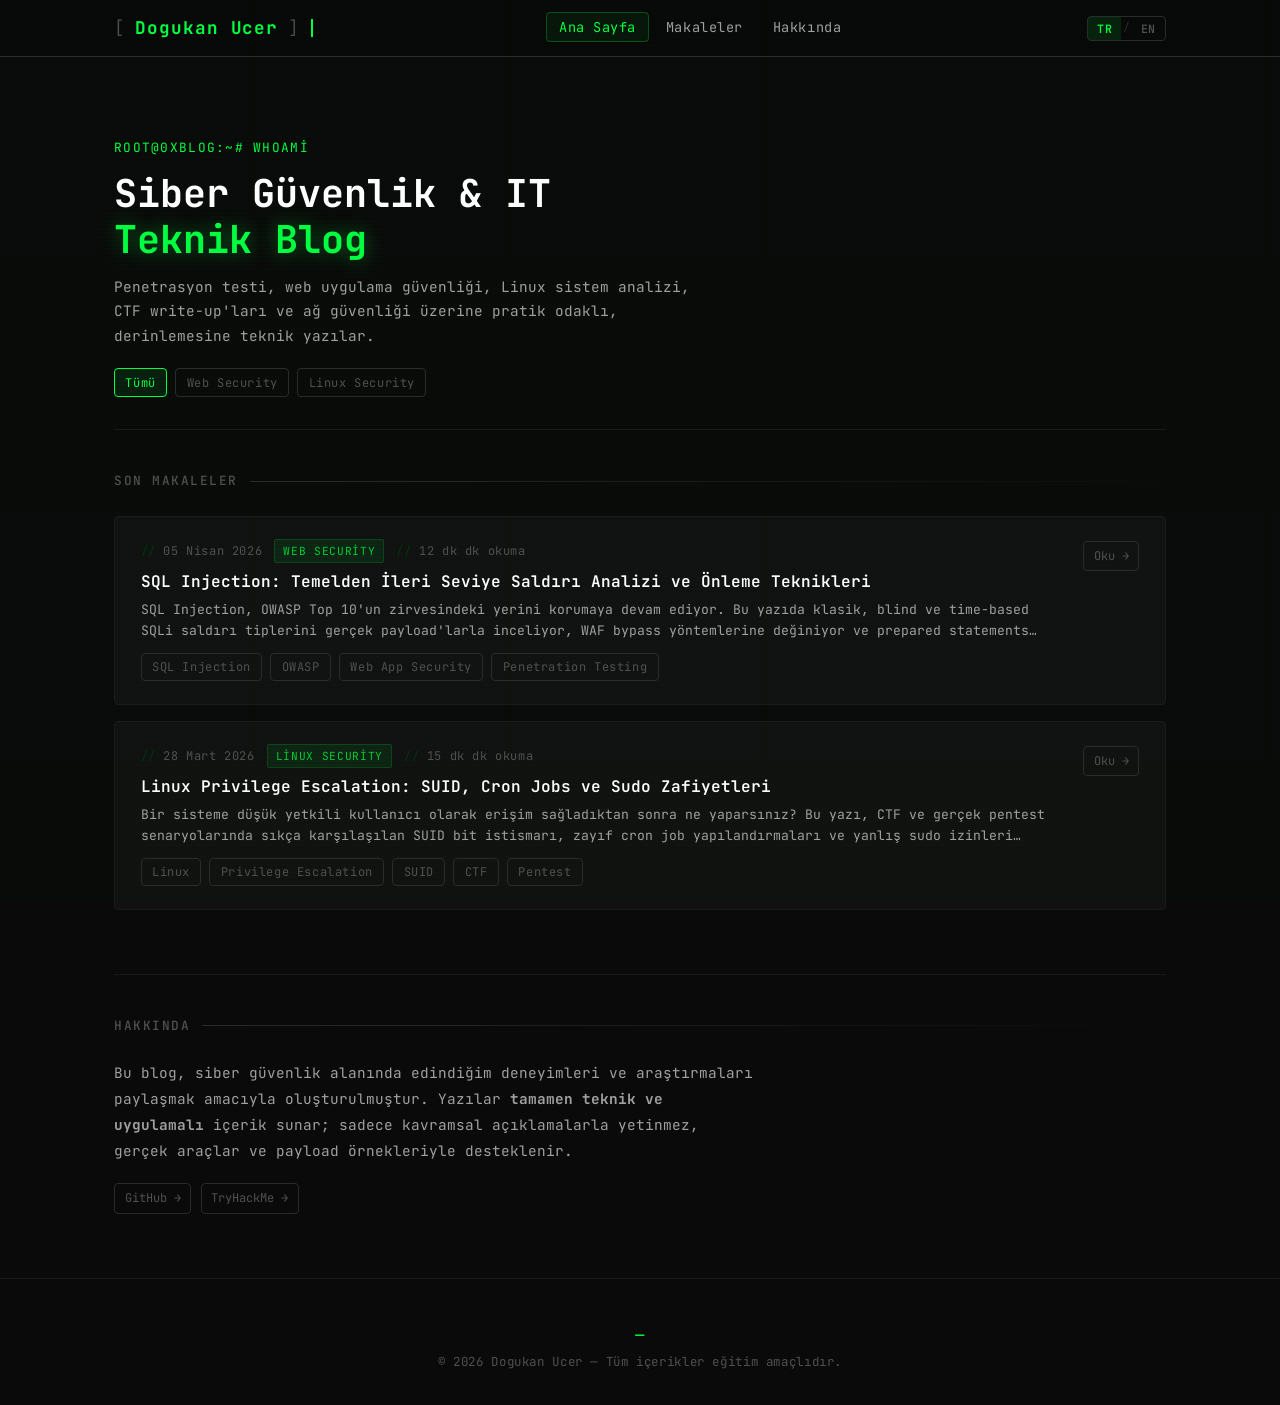
==== commit 088592be: "Add files via upload" ====
--- a/index.html
+++ b/index.html
@@ -4,9 +4,9 @@
   <meta charset="UTF-8">
   <meta name="viewport" content="width=device-width, initial-scale=1.0">
   <meta name="description" content="IT ve Siber Güvenlik üzerine teknik derinlikte yazılar; pentest, web güvenliği, Linux, CTF ve daha fazlası.">
-  <meta property="og:title" content="0xBlog — Siber Güvenlik & IT">
+  <meta property="og:title" content="Dogukan Ucer — Siber Güvenlik & IT">
   <meta property="og:type" content="website">
-  <title>0xBlog</title>
+  <title>Dogukan Ucer</title>
   <link rel="stylesheet" href="style.css">
   <link rel="icon" href="data:image/svg+xml,<svg xmlns='http://www.w3.org/2000/svg' viewBox='0 0 100 100'><text y='.9em' font-size='90'>🛡</text></svg>">
 </head>
@@ -87,7 +87,7 @@
   <!-- ── FOOTER ── -->
   <footer class="site-footer">
     <span class="footer-symbol">_</span>
-    &copy; <span id="year"></span> 0xBlog &mdash;
+    &copy; <span id="year"></span> Dogukan Ucer &mdash;
     <span data-i18n="footer_copy">Tüm içerikler eğitim amaçlıdır.</span>
   </footer>
 
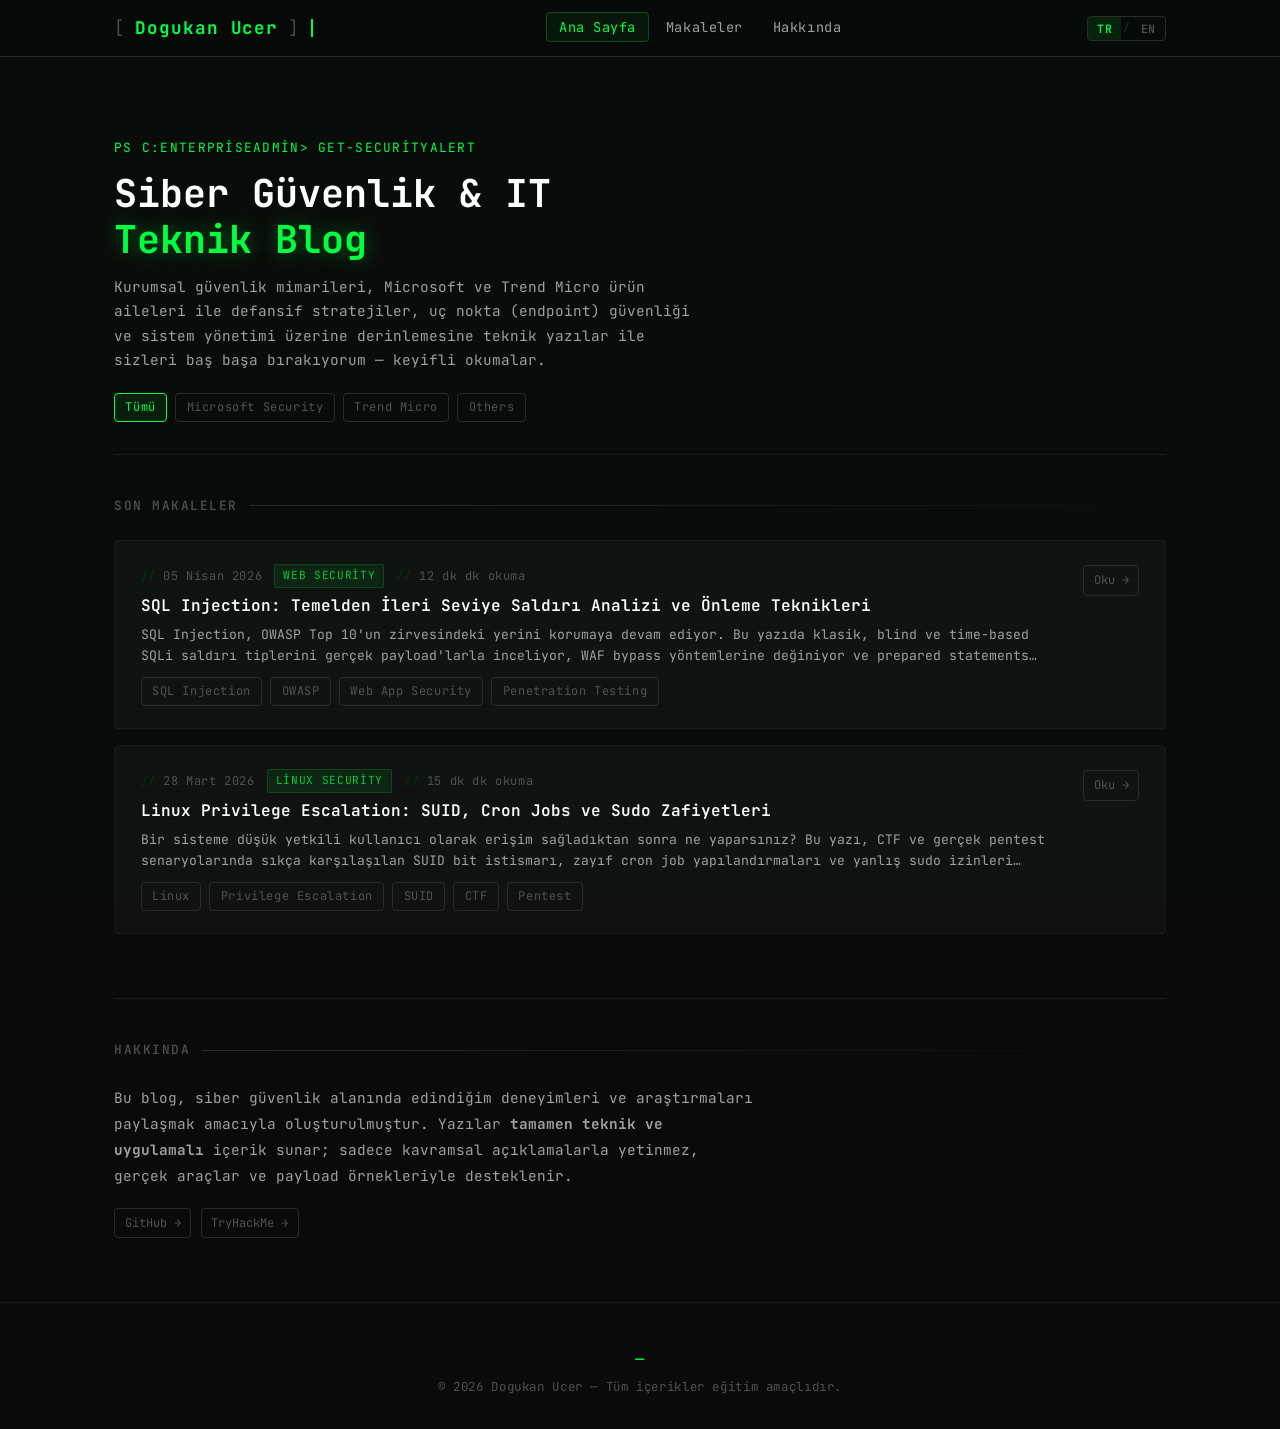
==== commit c80f021b: "Add files via upload" ====
--- a/index.html
+++ b/index.html
@@ -46,6 +46,9 @@
       </p>
       <div class="hero-tags" id="categoryFilters">
         <span class="tag active" data-cat="all" data-i18n="filter_all">Tümü</span>
+        <span class="tag" data-cat="Microsoft Security">Microsoft Security</span>
+        <span class="tag" data-cat="Trend Micro">Trend Micro</span>
+        <span class="tag" data-cat="Others">Others</span>
       </div>
     </section>
 
@@ -165,18 +168,8 @@
     /* Kategori filtreleri */
     window.allPosts = [];
 
-    function buildCategoryFilters(posts) {
-      const cats = [...new Set(posts.map(p => p.category).filter(Boolean))];
+    function buildCategoryFilters() {
       const container = document.getElementById('categoryFilters');
-      /* Mevcut "Tümü" dışındakileri temizle */
-      container.querySelectorAll('[data-cat]:not([data-cat="all"])').forEach(el => el.remove());
-      cats.forEach(cat => {
-        const btn = document.createElement('span');
-        btn.className = 'tag';
-        btn.dataset.cat = cat;
-        btn.textContent = cat;
-        container.appendChild(btn);
-      });
       container.addEventListener('click', e => {
         const btn = e.target.closest('[data-cat]');
         if (!btn) return;
@@ -210,7 +203,7 @@
           return;
         }
         window.allPosts = posts.sort((a,b) => new Date(b.date) - new Date(a.date));
-        buildCategoryFilters(window.allPosts);
+        buildCategoryFilters();
         container.innerHTML = window.allPosts.map(renderCard).join('');
       } catch(err) {
         container.innerHTML = `<div class="state-message error">${t('state_error')}<br>
